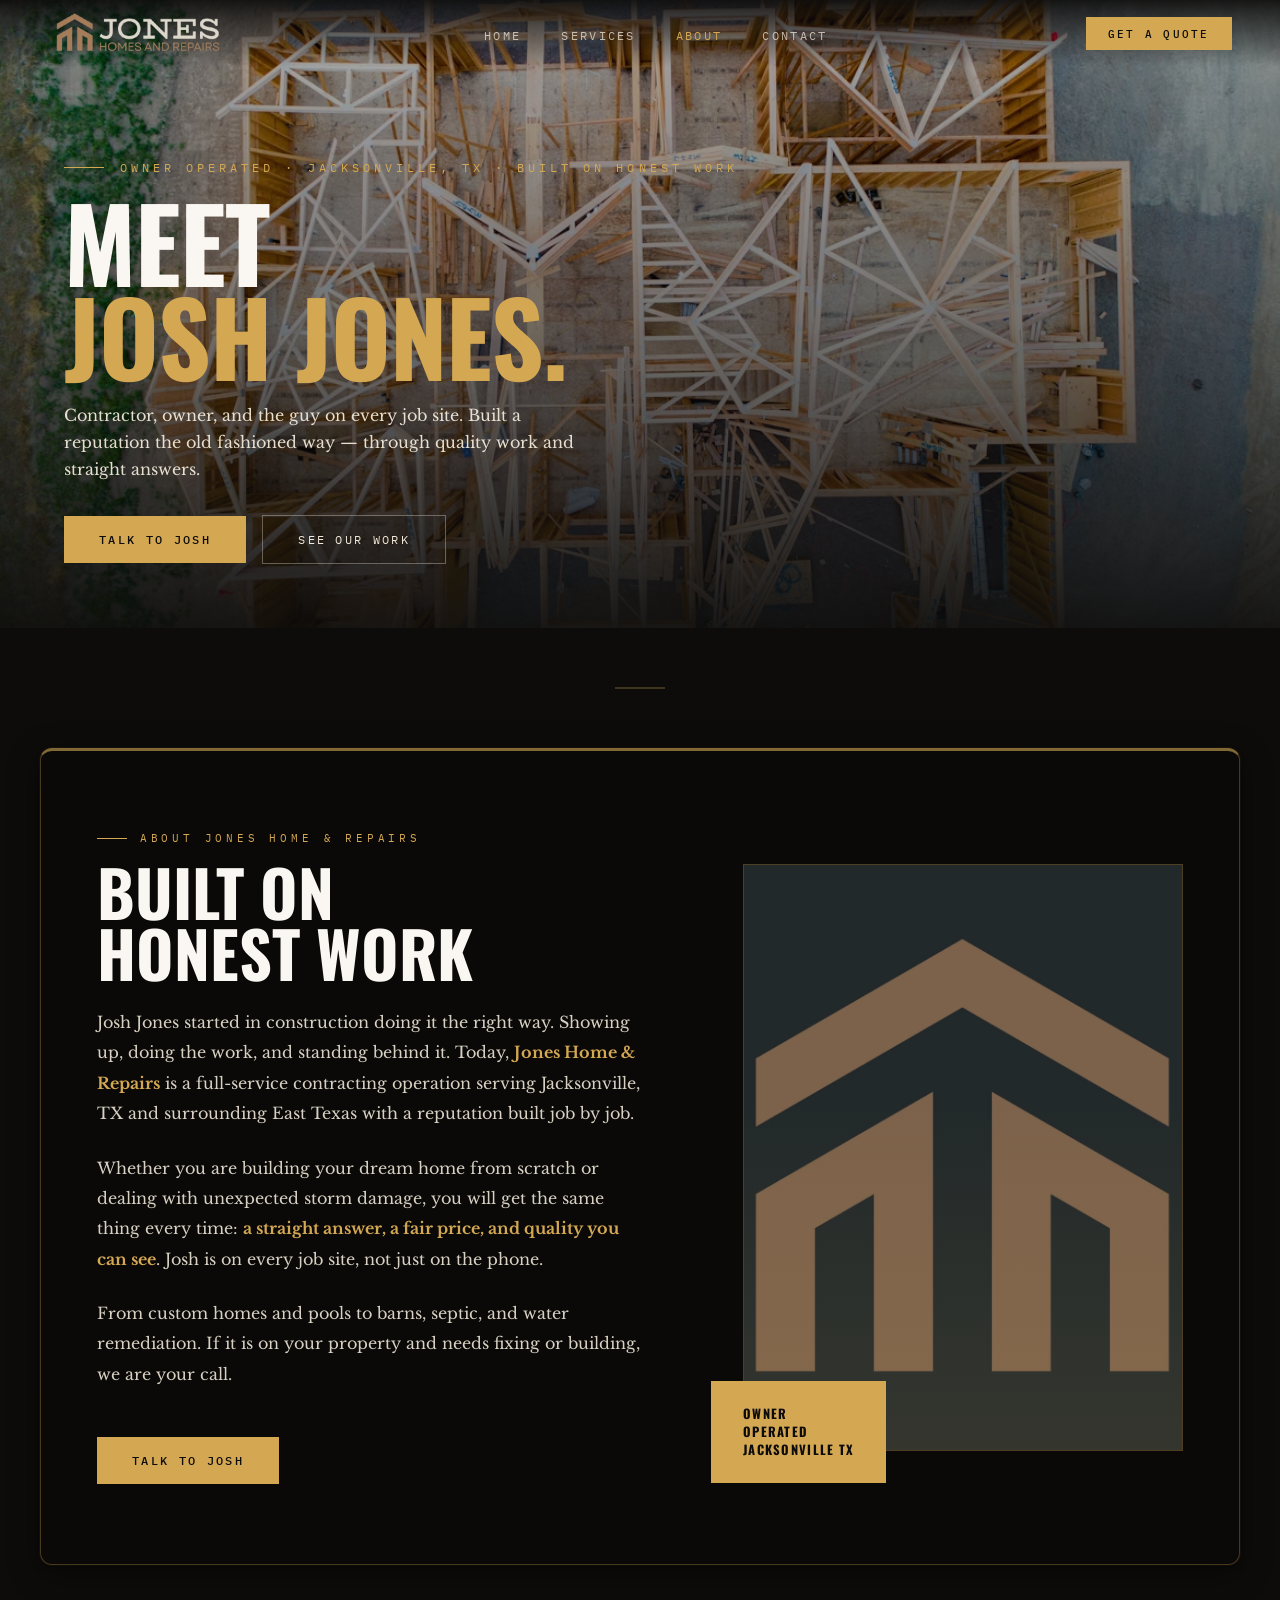
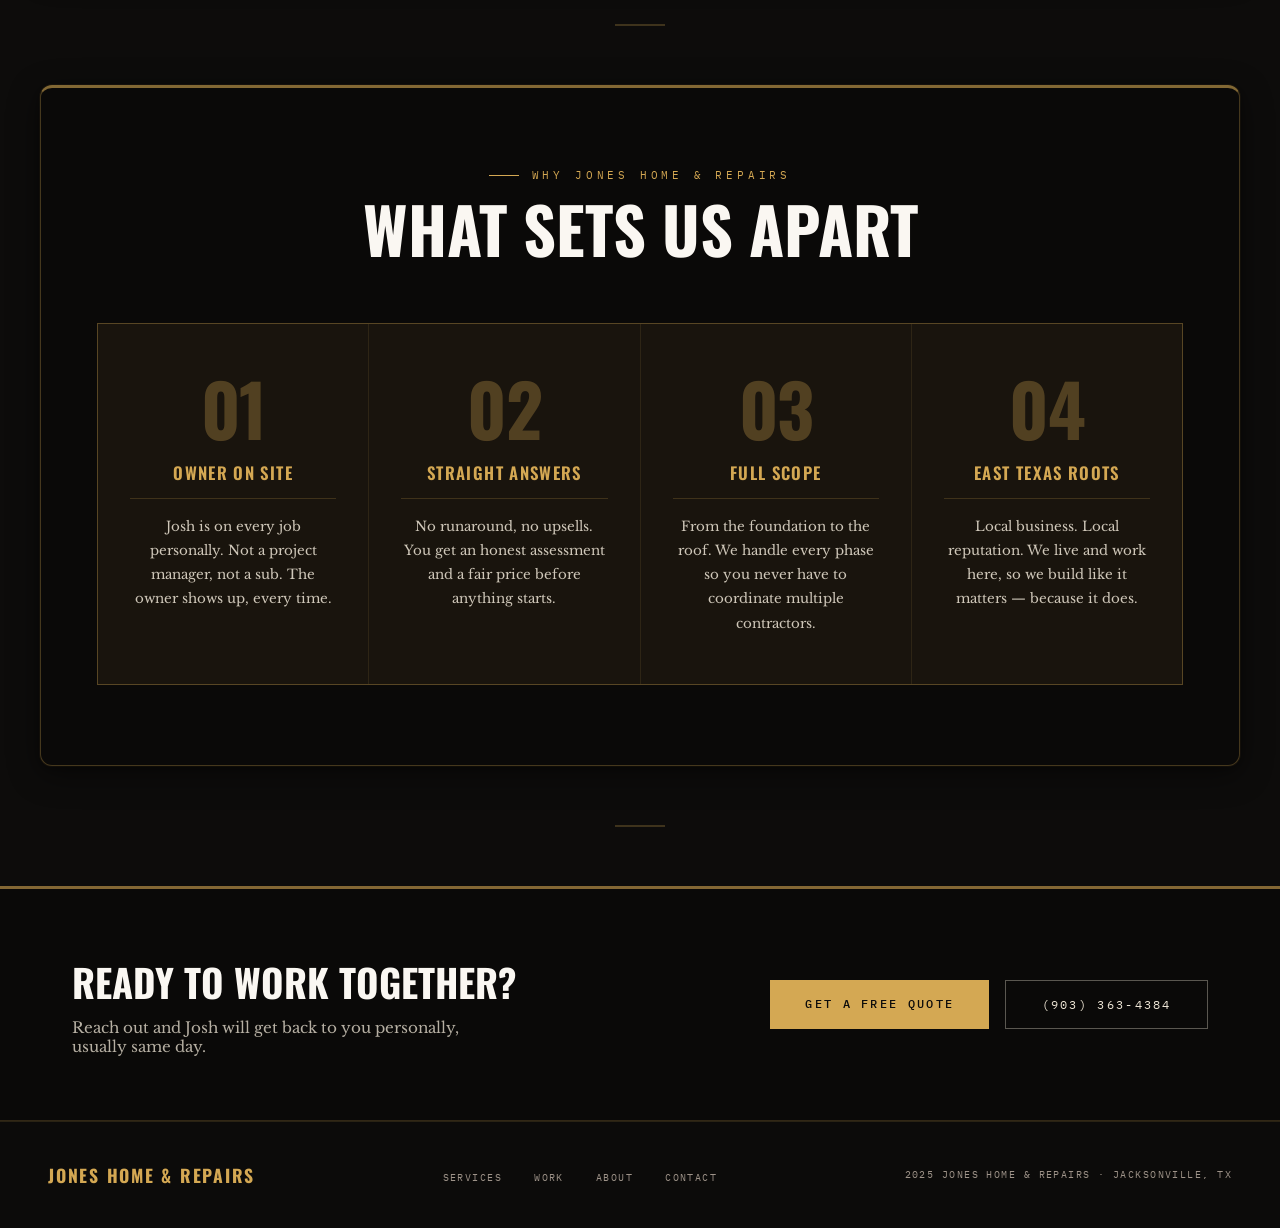
==== about.html @ 987c9392 "expanded to multi page" ====
<!DOCTYPE html>
<html lang="en">
<head>
  <meta charset="UTF-8" />
  <meta name="viewport" content="width=device-width, initial-scale=1.0" />
  <title>About Josh Jones | Jones Home &amp; Repairs</title>
  <link rel="preconnect" href="https://fonts.googleapis.com" />
  <link rel="preconnect" href="https://fonts.gstatic.com" crossorigin />
  <link href="https://fonts.googleapis.com/css2?family=Oswald:wght@400;600;700&family=Libre+Baskerville:ital,wght@0,400;0,700;1,400&family=IBM+Plex+Mono:wght@400;500&display=swap" rel="stylesheet" />
  <link rel="stylesheet" href="style.css" />
</head>
<body>

<div class="fixed-bg"></div>

<!-- ── NAV ── -->
<nav id="main-nav">
  <a href="index.html" class="nav-logo">
    <img src="assets/logo.png" alt="Jones Home &amp; Repairs" class="nav-logo-img" />
  </a>
  <ul class="nav-links">
    <li><a href="index.html">Home</a></li>
    <li><a href="services.html">Services</a></li>
    <li><a href="about.html" class="nav-active">About</a></li>
    <li><a href="contact.html">Contact</a></li>
  </ul>
  <a href="contact.html" class="nav-cta">Get a Quote</a>
  <button class="hamburger" id="hamburger" aria-label="Open menu">
    <span></span><span></span><span></span>
  </button>
</nav>

<div class="mobile-menu" id="mobile-menu">
  <button class="mobile-close" id="mobile-close">X</button>
  <a href="index.html" class="mobile-link">Home</a>
  <a href="services.html" class="mobile-link">Services</a>
  <a href="about.html" class="mobile-link">About</a>
  <a href="contact.html" class="mobile-link">Contact</a>
  <a href="contact.html" class="mobile-link">Get a Quote</a>
</div>

<!-- ── HERO ── -->
<section id="hero">
  <div class="hero-bg-img" style="background-image: url('assets/hero-about.jpg');"></div>
  <div class="hero-content">
    <p class="hero-eyebrow">Owner Operated · Jacksonville, TX · Built on Honest Work</p>
    <h1 class="hero-h1">Meet<em>Josh Jones.</em></h1>
    <p class="hero-sub">
      Contractor, owner, and the guy on every job site.
      Built a reputation the old fashioned way — through quality work and straight answers.
    </p>
    <div class="hero-actions">
      <a href="contact.html" class="btn-primary">Talk to Josh</a>
      <a href="services.html" class="btn-ghost">See Our Work</a>
    </div>
  </div>
</section>

<!-- ── BREAK ── -->
<div class="section-break"></div>

<!-- ── ABOUT ── -->
<section id="about" class="panel">
  <div class="section-inner">
    <div class="about-wrap">
      <div>
        <p class="section-eyebrow reveal">About Jones Home &amp; Repairs</p>
        <h2 class="section-title reveal">Built on<br>Honest Work</h2>
        <p class="about-body reveal">
          Josh Jones started in construction doing it the right way. Showing up, doing the work,
          and standing behind it. Today, <strong>Jones Home &amp; Repairs</strong> is a full-service
          contracting operation serving Jacksonville, TX and surrounding East Texas with a reputation built job by job.
        </p>
        <p class="about-body reveal">
          Whether you are building your dream home from scratch or dealing with unexpected storm damage,
          you will get the same thing every time: <strong>a straight answer, a fair price, and quality
          you can see</strong>. Josh is on every job site, not just on the phone.
        </p>
        <p class="about-body reveal">
          From custom homes and pools to barns, septic, and water remediation. If it is on your
          property and needs fixing or building, we are your call.
        </p>
        <a href="contact.html" class="btn-primary reveal" style="margin-top:1.5rem;display:inline-block;">Talk to Josh</a>
      </div>
      <div class="about-image-block reveal">
        <div class="about-img-frame">
          <img src="assets/hero.jpg" alt="Josh Jones, contractor" />
        </div>
        <div class="about-accent-box">
          Owner<br>Operated<br>Jacksonville TX
        </div>
      </div>
    </div>
  </div>
</section>

<!-- ── BREAK ── -->
<div class="section-break"></div>

<!-- ── WHY JOSH ── -->
<section class="panel">
  <div class="section-inner">
    <p class="section-eyebrow reveal" style="justify-content:center;">Why Jones Home &amp; Repairs</p>
    <h2 class="section-title reveal" style="text-align:center; margin-bottom:3rem;">What Sets Us Apart</h2>
    <div class="process-steps">
      <div class="process-step reveal">
        <div class="step-num">01</div>
        <div class="step-title">Owner on Site</div>
        <p class="step-desc">Josh is on every job personally. Not a project manager, not a sub. The owner shows up, every time.</p>
      </div>
      <div class="process-step reveal">
        <div class="step-num">02</div>
        <div class="step-title">Straight Answers</div>
        <p class="step-desc">No runaround, no upsells. You get an honest assessment and a fair price before anything starts.</p>
      </div>
      <div class="process-step reveal">
        <div class="step-num">03</div>
        <div class="step-title">Full Scope</div>
        <p class="step-desc">From the foundation to the roof. We handle every phase so you never have to coordinate multiple contractors.</p>
      </div>
      <div class="process-step reveal">
        <div class="step-num">04</div>
        <div class="step-title">East Texas Roots</div>
        <p class="step-desc">Local business. Local reputation. We live and work here, so we build like it matters — because it does.</p>
      </div>
    </div>
  </div>
</section>

<!-- ── BREAK ── -->
<div class="section-break"></div>

<!-- ── CTA STRIP ── -->
<section class="cta-strip">
  <div class="section-inner">
    <div class="cta-wrap reveal">
      <div>
        <h2 class="cta-title">Ready to Work Together?</h2>
        <p class="cta-sub">Reach out and Josh will get back to you personally, usually same day.</p>
      </div>
      <div class="cta-actions">
        <a href="contact.html" class="btn-primary">Get a Free Quote</a>
        <a href="tel:+19033634384" class="btn-ghost">(903) 363-4384</a>
      </div>
    </div>
  </div>
</section>

<!-- ── FOOTER ── -->
<footer>
  <div class="footer-logo">Jones Home &amp; Repairs</div>
  <ul class="footer-links">
    <li><a href="services.html">Services</a></li>
    <li><a href="services.html#projects">Work</a></li>
    <li><a href="about.html">About</a></li>
    <li><a href="contact.html">Contact</a></li>
  </ul>
  <p class="footer-copy">2025 Jones Home &amp; Repairs · Jacksonville, TX</p>
</footer>

<script src="script.js?v=4"></script>
</body>
</html>
---- style.css ----
/* ============================================================
   JONES HOME & REPAIRS — style.css
   ============================================================ */

*, *::before, *::after { margin: 0; padding: 0; box-sizing: border-box; }

:root {
  --black:      #0d0c0b;
  --charcoal:   #1c1a17;
  --brown:      #2e2318;
  --tan:        #b8965a;
  --gold:       #d4a853;
  --cream:      #f0e8d8;
  --white:      #faf7f2;
  --rust:       #8b3a1f;
  --stone:      #9e9389;
  --font-display: 'Oswald', sans-serif;
  --font-body:    'Libre Baskerville', serif;
  --font-mono:    'IBM Plex Mono', monospace;
}

html { scroll-behavior: smooth; }

body {
  background-color: var(--black);
  color: var(--cream);
  font-family: var(--font-body);
  overflow-x: hidden;
}

/* ── FIXED BACKGROUND ─────────────────────────────────────
   background-attachment:fixed breaks on iOS Safari — use a
   pseudo-element on body instead so it works on all devices. */
body::before {
  content: '';
  position: fixed;
  inset: 0;
  z-index: -2;
  background: url('assets/bg.jpg') center center / cover no-repeat;
  filter: brightness(0.85);
}

.fixed-bg { display: none; }

/* ── NAV ───────────────────────────────────────────────── */
nav {
  position: fixed;
  top: 0; left: 0; right: 0;
  z-index: 100;
  display: flex;
  align-items: center;
  justify-content: space-between;
  padding: 0.6rem 3rem;
  background: linear-gradient(to bottom, rgba(13,12,11,0.92), transparent);
  transition: background 0.3s;
}

nav.scrolled {
  background: rgba(13,12,11,0.92);
  backdrop-filter: blur(12px);
  -webkit-backdrop-filter: blur(12px);
  border-bottom: 1px solid rgba(212,168,83,0.18);
}

.nav-logo-img {
  height: 48px;
  width: auto;
  display: block;
  object-fit: contain;
}

.nav-links {
  display: flex;
  gap: 2.5rem;
  list-style: none;
}

.nav-links a {
  font-family: var(--font-mono);
  font-size: 0.72rem;
  letter-spacing: 0.2em;
  text-transform: uppercase;
  color: var(--cream);
  text-decoration: none;
  opacity: 0.75;
  transition: opacity 0.2s, color 0.2s;
}

.nav-links a:hover,
.nav-links a.nav-active { opacity: 1; color: var(--gold); }

.nav-cta {
  font-family: var(--font-mono);
  font-size: 0.7rem;
  letter-spacing: 0.2em;
  text-transform: uppercase;
  color: var(--black);
  background: var(--gold);
  padding: 0.6rem 1.4rem;
  text-decoration: none;
  font-weight: 500;
  transition: background 0.2s, transform 0.1s;
}

.nav-cta:hover { background: var(--tan); transform: translateY(-1px); }

.hamburger {
  display: none;
  flex-direction: column;
  gap: 5px;
  cursor: pointer;
  padding: 4px;
  background: none;
  border: none;
  z-index: 101;
  position: relative;
}

.hamburger span {
  display: block;
  width: 26px;
  height: 2px;
  background: var(--gold);
  transition: all 0.3s;
  transform-origin: center;
}

.hamburger.open span:nth-child(1) { transform: translateY(7px) rotate(45deg); }
.hamburger.open span:nth-child(2) { opacity: 0; transform: scaleX(0); }
.hamburger.open span:nth-child(3) { transform: translateY(-7px) rotate(-45deg); }

.mobile-menu {
  display: none;
  position: fixed;
  top: 0; left: 0; right: 0; bottom: 0;
  background: rgba(8,7,6,0.97);
  backdrop-filter: blur(12px);
  -webkit-backdrop-filter: blur(12px);
  z-index: 99;
  flex-direction: column;
  align-items: center;
  justify-content: center;
  gap: 0;
  border-top: 3px solid var(--gold);
}

.mobile-menu.open { display: flex; }

.mobile-menu a {
  font-family: var(--font-display);
  font-size: 2rem;
  letter-spacing: 0.15em;
  text-transform: uppercase;
  color: var(--cream);
  text-decoration: none;
  transition: color 0.2s;
  padding: 1.2rem 2rem;
  width: 100%;
  text-align: center;
  border-bottom: 1px solid rgba(212,168,83,0.12);
}

.mobile-menu a:first-of-type { border-top: 1px solid rgba(212,168,83,0.12); }
.mobile-menu a:hover { color: var(--gold); background: rgba(212,168,83,0.05); }
.mobile-close { display: none; }

/* ── HERO ─────────────────────────────────────────────────── */
#hero {
  position: relative;
  min-height: auto;
  display: flex;
  flex-direction: column;
  align-items: flex-start;
  padding: 10rem 4rem 0;
  overflow: hidden;
}

/* Per-page hero background image */
.hero-bg-img {
  position: absolute;
  inset: 0;
  z-index: -1;
  background-size: cover;
  background-position: center;
  background-repeat: no-repeat;
  filter: brightness(0.7);
}

/* Gradient fade at bottom */
#hero::after {
  content: '';
  position: absolute;
  inset: 0;
  background: linear-gradient(
    to top,
    rgba(13,12,11,0.92) 0%,
    rgba(13,12,11,0.35) 50%,
    transparent 100%
  );
  pointer-events: none;
  z-index: 0;
}

.hero-content {
  position: relative;
  z-index: 1;
  max-width: 900px;
  padding-bottom: 4rem;
}

.hero-eyebrow {
  font-family: var(--font-mono);
  font-size: 0.72rem;
  letter-spacing: 0.35em;
  color: var(--gold);
  text-transform: uppercase;
  margin-bottom: 1.2rem;
  display: flex;
  align-items: center;
  gap: 1rem;
  animation: fadeUp 0.7s ease 0.2s both;
}

.hero-eyebrow::before {
  content: '';
  display: block;
  width: 40px;
  height: 1px;
  background: var(--gold);
  flex-shrink: 0;
}

.hero-h1 {
  font-family: var(--font-display);
  font-size: clamp(3rem, 8vw, 7.5rem);
  font-weight: 700;
  line-height: 0.92;
  letter-spacing: -0.01em;
  text-transform: uppercase;
  color: var(--white);
  margin-bottom: 1.2rem;
  animation: fadeUp 0.7s ease 0.4s both;
}

.hero-h1 em {
  font-style: normal;
  color: var(--gold);
  display: block;
}

.hero-sub {
  font-size: 1rem;
  line-height: 1.7;
  color: rgba(240,232,216,0.95);
  max-width: 520px;
  margin-bottom: 2rem;
  animation: fadeUp 0.7s ease 0.6s both;
}

.hero-actions {
  display: flex;
  gap: 1rem;
  flex-wrap: wrap;
  align-items: center;
  animation: fadeUp 0.7s ease 0.8s both;
}

.btn-primary {
  font-family: var(--font-mono);
  font-size: 0.72rem;
  letter-spacing: 0.2em;
  text-transform: uppercase;
  color: var(--black);
  background: var(--gold);
  padding: 1rem 2.2rem;
  text-decoration: none;
  font-weight: 500;
  transition: all 0.2s;
  display: inline-block;
}

.btn-primary:hover { background: var(--tan); transform: translateY(-2px); }

.btn-ghost {
  font-family: var(--font-mono);
  font-size: 0.72rem;
  letter-spacing: 0.2em;
  text-transform: uppercase;
  color: var(--cream);
  border: 1px solid rgba(240,232,216,0.35);
  padding: 1rem 2.2rem;
  text-decoration: none;
  transition: all 0.2s;
  display: inline-block;
}

.btn-ghost:hover { border-color: var(--gold); color: var(--gold); }

/* ── HERO STATS BAR ──────────────────────────────────────── */
.hero-stats {
  position: relative;
  display: flex;
  z-index: 1;
  width: calc(100% + 8rem);
  margin-left: -4rem;
  margin-right: -4rem;
  border-top: 1px solid rgba(212,168,83,0.5);
  background: rgba(8,7,6,0.75);
}

.hero-stat {
  flex: 1;
  padding: 1.4rem 2rem;
  border-right: 1px solid rgba(212,168,83,0.15);
  position: relative;
  overflow: hidden;
  transition: background 0.3s;
}

.hero-stat::before {
  content: '';
  position: absolute;
  top: 0; left: 0; right: 0;
  height: 2px;
  background: var(--gold);
  transform: scaleX(0);
  transform-origin: left;
  transition: transform 0.35s ease;
}

.hero-stat:hover { background: rgba(46,35,24,0.5); }
.hero-stat:hover::before { transform: scaleX(1); }
.hero-stat:last-child { border-right: none; }

.hero-stat-num {
  font-family: var(--font-display);
  font-size: 2.2rem;
  font-weight: 700;
  color: var(--gold);
  line-height: 1;
  letter-spacing: -0.02em;
}

.hero-stat-label {
  font-family: var(--font-mono);
  font-size: 0.58rem;
  letter-spacing: 0.25em;
  text-transform: uppercase;
  color: rgba(240,232,216,0.75);
  margin-top: 0.4rem;
}

/* ── CAROUSEL STRIP ──────────────────────────────────────── */
.carousel-strip {
  position: relative;
  z-index: 1;
  overflow: hidden;
  background: rgba(8,7,6,0.45);
  border-top: 1px solid rgba(212,168,83,0.55);
  border-bottom: 1px solid rgba(212,168,83,0.55);
  box-shadow: inset 0 1px 0 rgba(212,168,83,0.08), inset 0 -1px 0 rgba(212,168,83,0.08);
}

.carousel-strip::before,
.carousel-strip::after {
  content: '';
  position: absolute;
  top: 0; bottom: 0;
  width: 120px;
  z-index: 2;
  pointer-events: none;
}

.carousel-strip::before {
  left: 0;
  background: linear-gradient(to right, rgba(8,7,6,0.9), transparent);
}

.carousel-strip::after {
  right: 0;
  background: linear-gradient(to left, rgba(8,7,6,0.9), transparent);
}

.carousel-track {
  display: flex;
  align-items: center;
  white-space: nowrap;
  animation: marquee 40s linear infinite;
  width: max-content;
  padding: 1.1rem 0;
}

.carousel-track span {
  font-family: var(--font-mono);
  font-size: 0.68rem;
  letter-spacing: 0.28em;
  text-transform: uppercase;
  color: var(--cream);
  opacity: 0.6;
  padding: 0 2.5rem;
  display: inline-block;
  transition: opacity 0.2s;
}

.carousel-track span:hover { opacity: 1; }

.carousel-track .dot {
  color: var(--gold);
  font-size: 0.4rem;
  opacity: 0.8;
  padding: 0;
  vertical-align: middle;
  flex-shrink: 0;
}

@keyframes marquee {
  0%   { transform: translateX(0); }
  100% { transform: translateX(-50%); }
}

.carousel-strip:hover .carousel-track { animation-play-state: paused; }

/* ── SECTION BREAKS ──────────────────────────────────────── */
.section-break {
  position: relative;
  z-index: 1;
  height: 120px;
  background: transparent;
}

.section-break::before {
  content: '';
  position: absolute;
  left: 50%;
  top: 50%;
  transform: translate(-50%, -50%);
  width: 50px;
  height: 1px;
  background: rgba(212,168,83,0.5);
}

/* ── SECTION BASE ────────────────────────────────────────── */
section { position: relative; z-index: 1; }

section.panel {
  background: transparent;
  padding-top: 0;
  padding-bottom: 0;
}

section.panel .section-inner {
  background: rgba(10,9,8,0.72);
  border: 1px solid rgba(212,168,83,0.3);
  border-top: 3px solid rgba(212,168,83,0.6);
  border-radius: 12px;
  padding: 5rem 3.5rem;
  box-shadow:
    0 8px 32px rgba(0,0,0,0.45),
    0 2px 8px rgba(0,0,0,0.3),
    0 0 0 1px rgba(212,168,83,0.08);
}

.section-inner {
  max-width: 1200px;
  margin: 0 auto;
  padding: 0 2rem;
}

.section-eyebrow {
  font-family: var(--font-mono);
  font-size: 0.68rem;
  letter-spacing: 0.35em;
  color: var(--gold);
  text-transform: uppercase;
  margin-bottom: 1rem;
  display: flex;
  align-items: center;
  gap: 0.8rem;
}

.section-eyebrow::before {
  content: '';
  display: block;
  width: 30px;
  height: 1px;
  background: var(--gold);
  flex-shrink: 0;
}

.section-title {
  font-family: var(--font-display);
  font-size: clamp(2.2rem, 5vw, 4rem);
  font-weight: 700;
  text-transform: uppercase;
  line-height: 0.95;
  color: var(--white);
  margin-bottom: 1.5rem;
}

/* ── CTA STRIP ───────────────────────────────────────────── */
.cta-strip {
  background: rgba(10,9,8,0.82);
  border-top: 3px solid rgba(212,168,83,0.6);
  border-bottom: 1px solid rgba(212,168,83,0.2);
  position: relative;
  z-index: 1;
}

.cta-strip .section-inner {
  padding: 4rem 2rem;
}

.cta-wrap {
  display: flex;
  align-items: center;
  justify-content: space-between;
  gap: 3rem;
  flex-wrap: wrap;
}

.cta-title {
  font-family: var(--font-display);
  font-size: clamp(1.8rem, 3vw, 2.8rem);
  font-weight: 700;
  text-transform: uppercase;
  color: var(--white);
  margin-bottom: 0.5rem;
}

.cta-sub {
  font-size: 0.95rem;
  color: rgba(240,232,216,0.75);
  max-width: 440px;
}

.cta-actions {
  display: flex;
  gap: 1rem;
  flex-wrap: wrap;
  flex-shrink: 0;
}

/* ── TEASER STAT ROWS (home page) ────────────────────────── */
.teaser-stat-row {
  display: flex;
  align-items: flex-start;
  gap: 1rem;
  padding: 1rem 1.2rem;
  background: rgba(212,168,83,0.06);
  border-left: 2px solid rgba(212,168,83,0.4);
  border-radius: 4px;
}

.teaser-stat-icon { font-size: 1.2rem; flex-shrink: 0; margin-top: 2px; }

.teaser-stat-label {
  font-family: var(--font-display);
  font-size: 0.85rem;
  font-weight: 600;
  text-transform: uppercase;
  letter-spacing: 0.06em;
  color: var(--gold);
  margin-bottom: 0.25rem;
}

.teaser-stat-val {
  font-size: 0.8rem;
  line-height: 1.6;
  color: rgba(240,232,216,0.8);
}

/* ── SERVICES ────────────────────────────────────────────── */
#services, #services-teaser { padding: 0 2rem; }

.services-header {
  display: grid;
  grid-template-columns: 1fr 1fr;
  gap: 4rem;
  align-items: end;
  margin-bottom: 4rem;
}

.services-desc {
  font-size: 1rem;
  line-height: 1.8;
  color: rgba(240,232,216,0.88);
  align-self: end;
}

.services-grid {
  display: grid;
  grid-template-columns: repeat(3, 1fr);
  border: 1px solid rgba(212,168,83,0.25);
}

/* 4-column grid for home page teaser */
.services-grid-4 {
  display: grid;
  grid-template-columns: repeat(4, 1fr);
  border: 1px solid rgba(212,168,83,0.25);
}

.service-card {
  background: rgba(8,7,6,0.55);
  padding: 2.2rem 2rem 2rem 2.2rem;
  border-right: 1px solid rgba(212,168,83,0.15);
  border-bottom: 1px solid rgba(212,168,83,0.15);
  position: relative;
  overflow: hidden;
  transition: background 0.3s;
}

.service-card::before {
  content: '';
  position: absolute;
  top: 0; left: 0;
  width: 3px;
  height: 0;
  background: linear-gradient(to bottom, var(--gold), rgba(212,168,83,0.2));
  transition: height 0.4s ease;
}

.service-card:hover { background: rgba(46,35,24,0.65); }
.service-card:hover::before { height: 100%; }

.service-card::after {
  content: attr(data-num);
  position: absolute;
  top: 1rem;
  right: 1.2rem;
  font-family: var(--font-display);
  font-size: 3.2rem;
  font-weight: 700;
  color: rgba(212,168,83,0.45);
  line-height: 1;
  pointer-events: none;
  transition: color 0.3s;
}

.service-card:hover::after { color: rgba(212,168,83,0.65); }

.service-icon {
  font-size: 1.5rem;
  margin-bottom: 1rem;
  display: block;
  padding-bottom: 0.8rem;
  border-bottom: 1px solid rgba(212,168,83,0.25);
  width: fit-content;
}

.service-name {
  font-family: var(--font-display);
  font-size: 1rem;
  font-weight: 600;
  text-transform: uppercase;
  letter-spacing: 0.08em;
  color: var(--white);
  margin-bottom: 0.5rem;
  margin-top: 0.6rem;
}

.service-desc {
  font-size: 0.82rem;
  line-height: 1.75;
  color: var(--cream);
}

/* ── FEATURED PROJECT (home page) ────────────────────────── */
#featured-project { padding: 0 2rem; }

/* ── PROJECTS ────────────────────────────────────────────── */
#projects { padding: 0 2rem; }

.projects-intro {
  font-size: 1rem;
  line-height: 1.8;
  color: rgba(240,232,216,0.88);
  max-width: 600px;
  margin-bottom: 2.5rem;
}

.project-tabs {
  display: flex;
  margin-bottom: 2.5rem;
  border: 1px solid rgba(212,168,83,0.2);
  overflow-x: auto;
  -webkit-overflow-scrolling: touch;
  position: relative;
  z-index: 2;
}

.tab-btn {
  font-family: var(--font-mono);
  font-size: 0.7rem;
  letter-spacing: 0.2em;
  text-transform: uppercase;
  color: var(--stone);
  background: rgba(13,12,11,0.5);
  border: none;
  padding: 1rem 2rem;
  cursor: pointer;
  transition: all 0.2s;
  flex: 1;
  white-space: nowrap;
  border-right: 1px solid rgba(212,168,83,0.15);
  -webkit-tap-highlight-color: transparent;
  touch-action: manipulation;
}

.tab-btn:last-child { border-right: none; }
.tab-btn:hover { color: var(--cream); background: rgba(46,35,24,0.6); }
.tab-btn.active { color: var(--black); background: var(--gold); }

.project-panel { display: none; }
.project-panel.active { display: block; }

.project-layout {
  display: grid;
  grid-template-columns: 3fr 2fr;
  gap: 3rem;
  align-items: start;
}

.project-gallery { display: flex; flex-direction: column; gap: 1rem; }

.gallery-main {
  width: 100%;
  aspect-ratio: 16/10;
  overflow: hidden;
  background: rgba(46,35,24,0.4);
  border: 1px solid rgba(212,168,83,0.12);
}

.gallery-main img {
  width: 100%;
  height: 100%;
  object-fit: cover;
  display: block;
  transition: opacity 0.25s ease;
}

.gallery-thumbs {
  display: grid;
  grid-template-columns: repeat(4, 1fr);
  gap: 0.6rem;
}

.thumb {
  aspect-ratio: 1/1;
  overflow: hidden;
  cursor: pointer;
  border: 2px solid transparent;
  transition: border-color 0.2s;
  background: rgba(46,35,24,0.4);
  -webkit-tap-highlight-color: transparent;
  touch-action: manipulation;
}

.thumb img {
  width: 100%;
  height: 100%;
  object-fit: cover;
  display: block;
  transition: transform 0.3s ease;
}

.thumb:hover img { transform: scale(1.06); }
.thumb.active { border-color: var(--gold); }

.project-info {
  background: rgba(13,12,11,0.4);
  border: 1px solid rgba(212,168,83,0.1);
  border-left: 3px solid var(--gold);
  padding: 2rem;
}

.project-tag {
  font-family: var(--font-mono);
  font-size: 0.62rem;
  letter-spacing: 0.25em;
  text-transform: uppercase;
  color: var(--gold);
  margin-bottom: 0.8rem;
}

.project-title {
  font-family: var(--font-display);
  font-size: clamp(1.7rem, 3vw, 2.5rem);
  font-weight: 700;
  text-transform: uppercase;
  line-height: 1;
  color: var(--white);
  margin-bottom: 1rem;
}

.project-body {
  font-size: 0.92rem;
  line-height: 1.8;
  color: rgba(240,232,216,0.88);
  margin-bottom: 1.8rem;
}

.project-details { border-top: 1px solid rgba(107,98,87,0.25); }

.project-detail-item {
  display: flex;
  justify-content: space-between;
  align-items: center;
  padding: 0.7rem 0;
  border-bottom: 1px solid rgba(107,98,87,0.15);
}

.detail-label {
  font-family: var(--font-mono);
  font-size: 0.6rem;
  letter-spacing: 0.2em;
  text-transform: uppercase;
  color: var(--stone);
}

.detail-val {
  font-family: var(--font-display);
  font-size: 0.9rem;
  font-weight: 600;
  color: var(--cream);
}

/* ── PROCESS ─────────────────────────────────────────────── */
#process { padding: 0 2rem; }

.process-header { text-align: center; }

.process-steps {
  display: grid;
  grid-template-columns: repeat(4, 1fr);
  gap: 1px;
  margin-top: 4rem;
  background: rgba(212,168,83,0.18);
  border: 1px solid rgba(212,168,83,0.25);
}

.process-step {
  padding: 3rem 2rem;
  text-align: center;
  background: rgba(8,7,6,0.55);
  position: relative;
  transition: background 0.3s;
  overflow: hidden;
}

.process-step:hover { background: rgba(46,35,24,0.65); }

.process-step::before {
  content: '';
  position: absolute;
  top: 0; left: 0; right: 0;
  height: 3px;
  background: linear-gradient(to right, transparent, var(--gold), transparent);
  transform: scaleX(0);
  transition: transform 0.4s ease;
}

.process-step:hover::before { transform: scaleX(1); }

.step-num {
  font-family: var(--font-display);
  font-size: 4.5rem;
  font-weight: 700;
  color: rgba(212,168,83,0.3);
  line-height: 1;
  margin-bottom: 1rem;
  display: block;
  transition: color 0.3s;
  letter-spacing: -0.02em;
}

.process-step:hover .step-num { color: rgba(212,168,83,0.55); }

.step-title {
  font-family: var(--font-display);
  font-size: 1.05rem;
  font-weight: 600;
  text-transform: uppercase;
  letter-spacing: 0.08em;
  color: var(--gold);
  margin-bottom: 1rem;
  padding-bottom: 0.8rem;
  border-bottom: 1px solid rgba(212,168,83,0.2);
}

.step-desc {
  font-size: 0.84rem;
  line-height: 1.8;
  color: rgba(240,232,216,0.85);
}

/* ── ABOUT ───────────────────────────────────────────────── */
#about { padding: 0 2rem; }

.about-wrap {
  display: grid;
  grid-template-columns: 5fr 4fr;
  gap: 6rem;
  align-items: center;
}

.about-body {
  font-size: 1rem;
  line-height: 1.9;
  color: rgba(240,232,216,0.9);
  margin-bottom: 1.5rem;
}

.about-body strong { color: var(--gold); font-weight: 700; }

.about-image-block { position: relative; }

.about-img-frame {
  width: 100%;
  aspect-ratio: 3/4;
  background: var(--brown);
  border: 1px solid rgba(212,168,83,0.2);
  overflow: hidden;
  position: relative;
}

.about-img-frame img {
  width: 100%;
  height: 100%;
  object-fit: cover;
  filter: grayscale(15%) brightness(0.78);
}

.about-img-frame::after {
  content: '';
  position: absolute;
  inset: 0;
  background: linear-gradient(to top, rgba(212,168,83,0.1), transparent 60%);
}

.about-accent-box {
  position: absolute;
  bottom: -2rem;
  left: -2rem;
  background: var(--gold);
  color: var(--black);
  padding: 1.5rem 2rem;
  font-family: var(--font-display);
  font-size: 0.8rem;
  font-weight: 700;
  text-transform: uppercase;
  letter-spacing: 0.1em;
  line-height: 1.4;
}

/* ── CONTACT ─────────────────────────────────────────────── */
#contact, #contact-form { padding: 0 2rem; }

.contact-wrap {
  display: grid;
  grid-template-columns: 1fr 1fr;
  gap: 6rem;
  align-items: start;
}

.contact-tagline {
  font-family: var(--font-display);
  font-size: clamp(2rem, 4vw, 3.2rem);
  font-weight: 700;
  text-transform: uppercase;
  line-height: 1;
  color: var(--white);
  margin-bottom: 2rem;
}

.contact-tagline em { color: var(--gold); font-style: normal; display: block; }

.contact-info { margin-top: 3rem; }

.contact-row {
  display: flex;
  gap: 1.5rem;
  align-items: flex-start;
  padding: 1rem 0;
  border-bottom: 1px solid rgba(107,98,87,0.2);
}

.contact-row:first-child { border-top: 1px solid rgba(107,98,87,0.2); }
.contact-icon { font-size: 1rem; color: var(--gold); flex-shrink: 0; margin-top: 2px; }

.contact-detail-label {
  font-family: var(--font-mono);
  font-size: 0.6rem;
  letter-spacing: 0.2em;
  text-transform: uppercase;
  color: var(--stone);
  margin-bottom: 0.3rem;
}

.contact-detail-val { font-size: 0.95rem; color: var(--cream); }
.contact-detail-val a { color: var(--cream); text-decoration: none; transition: color 0.2s; }
.contact-detail-val a:hover { color: var(--gold); }

.contact-form { display: flex; flex-direction: column; gap: 1.1rem; }
.form-row { display: grid; grid-template-columns: 1fr 1fr; gap: 1.1rem; }
.form-field { display: flex; flex-direction: column; gap: 0.45rem; }

.form-field label {
  font-family: var(--font-mono);
  font-size: 0.6rem;
  letter-spacing: 0.2em;
  text-transform: uppercase;
  color: var(--stone);
}

.form-field input,
.form-field select,
.form-field textarea {
  background: rgba(13,12,11,0.55);
  border: 1px solid rgba(107,98,87,0.4);
  color: var(--cream);
  font-family: var(--font-body);
  font-size: 0.9rem;
  padding: 0.85rem 1rem;
  outline: none;
  transition: border-color 0.2s;
  width: 100%;
  -webkit-appearance: none;
  appearance: none;
}

.form-field select {
  background-image: url("data:image/svg+xml,%3Csvg xmlns='http://www.w3.org/2000/svg' width='12' height='12' viewBox='0 0 12 12'%3E%3Cpath fill='%23b8965a' d='M6 8L1 3h10z'/%3E%3C/svg%3E");
  background-repeat: no-repeat;
  background-position: right 1rem center;
  padding-right: 2.5rem;
}

.form-field input:focus,
.form-field select:focus,
.form-field textarea:focus { border-color: var(--gold); }

.form-field textarea { resize: vertical; min-height: 120px; }

.form-field input::placeholder,
.form-field textarea::placeholder { color: rgba(107,98,87,0.55); font-size: 0.85rem; }

.form-field option { background: var(--charcoal); }

.form-submit {
  font-family: var(--font-mono);
  font-size: 0.72rem;
  letter-spacing: 0.25em;
  text-transform: uppercase;
  color: var(--black);
  background: var(--gold);
  border: none;
  padding: 1rem 2rem;
  cursor: pointer;
  font-weight: 500;
  transition: all 0.2s;
  width: 100%;
  margin-top: 0.5rem;
}

.form-submit:hover { background: var(--tan); transform: translateY(-1px); }

/* ── FOOTER ──────────────────────────────────────────────── */
footer {
  background: rgba(13,12,11,0.9);
  border-top: 1px solid rgba(212,168,83,0.15);
  padding: 2.5rem 3rem;
  display: flex;
  align-items: center;
  justify-content: space-between;
  flex-wrap: wrap;
  gap: 1.5rem;
  position: relative;
  z-index: 1;
}

.footer-logo {
  font-family: var(--font-display);
  font-size: 1.1rem;
  font-weight: 700;
  letter-spacing: 0.1em;
  color: var(--gold);
  text-transform: uppercase;
}

.footer-copy {
  font-family: var(--font-mono);
  font-size: 0.6rem;
  letter-spacing: 0.15em;
  color: var(--stone);
  text-transform: uppercase;
}

.footer-links { display: flex; gap: 2rem; list-style: none; }

.footer-links a {
  font-family: var(--font-mono);
  font-size: 0.6rem;
  letter-spacing: 0.15em;
  text-transform: uppercase;
  color: var(--stone);
  text-decoration: none;
  transition: color 0.2s;
}

.footer-links a:hover { color: var(--gold); }

/* ── ANIMATIONS ──────────────────────────────────────────── */
@keyframes fadeUp {
  from { opacity: 0; transform: translateY(28px); }
  to   { opacity: 1; transform: translateY(0); }
}

@keyframes marquee {
  0%   { transform: translateX(0); }
  100% { transform: translateX(-50%); }
}

.reveal { opacity: 1; transform: none; }

.reveal.animate {
  opacity: 0;
  transform: translateY(18px);
  transition: opacity 0.6s ease, transform 0.6s ease;
}

.reveal.animate.visible {
  opacity: 1;
  transform: translateY(0);
}

/* ── RESPONSIVE ──────────────────────────────────────────── */
@media (max-width: 1024px) {
  .project-layout { grid-template-columns: 1fr; gap: 2rem; }
  .about-wrap { grid-template-columns: 1fr; gap: 3rem; }
  .about-image-block { max-width: 420px; }
  .services-grid-4 { grid-template-columns: repeat(2, 1fr); }
}

@media (max-width: 900px) {
  nav { padding: 0.5rem 1.5rem; }
  .nav-links, .nav-cta { display: none; }
  .hamburger { display: flex; }

  #hero { padding: 7rem 1.5rem 0; }
  .hero-stats { width: calc(100% + 3rem); margin-left: -1.5rem; margin-right: -1.5rem; flex-wrap: wrap; }
  .hero-stat { flex: 1 1 50%; padding: 1rem 1.2rem; }

  .services-header { grid-template-columns: 1fr; gap: 1.2rem; margin-bottom: 2.5rem; }
  .services-grid { grid-template-columns: 1fr 1fr; }
  .services-grid-4 { grid-template-columns: 1fr 1fr; }

  .process-steps { grid-template-columns: 1fr 1fr; }

  .contact-wrap { grid-template-columns: 1fr; gap: 3rem; }
  .form-row { grid-template-columns: 1fr; }

  .cta-wrap { flex-direction: column; align-items: flex-start; }

  footer { flex-direction: column; align-items: flex-start; padding: 2rem 1.5rem; }
  .section-inner { padding: 0 1.5rem; }
  section.panel .section-inner { padding: 3rem 1.5rem; border-radius: 10px; }
  #services, #services-teaser, #projects, #featured-project,
  #process, #about, #contact, #contact-form { padding: 0 1rem; }
  .section-break { height: 70px; }
}

@media (max-width: 640px) {
  .services-grid { grid-template-columns: 1fr; }
  .services-grid-4 { grid-template-columns: 1fr; }
  .process-steps { grid-template-columns: 1fr; }
  .hero-stats { display: none; }
  .hero-h1 { font-size: 2.8rem; }
  .tab-btn { padding: 0.9rem 0.8rem; font-size: 0.62rem; letter-spacing: 0.12em; }
  .gallery-thumbs { gap: 0.4rem; }
  .section-break { height: 50px; }
  #services, #services-teaser, #projects, #featured-project,
  #process, #about, #contact, #contact-form { padding: 0 0.75rem; }
}
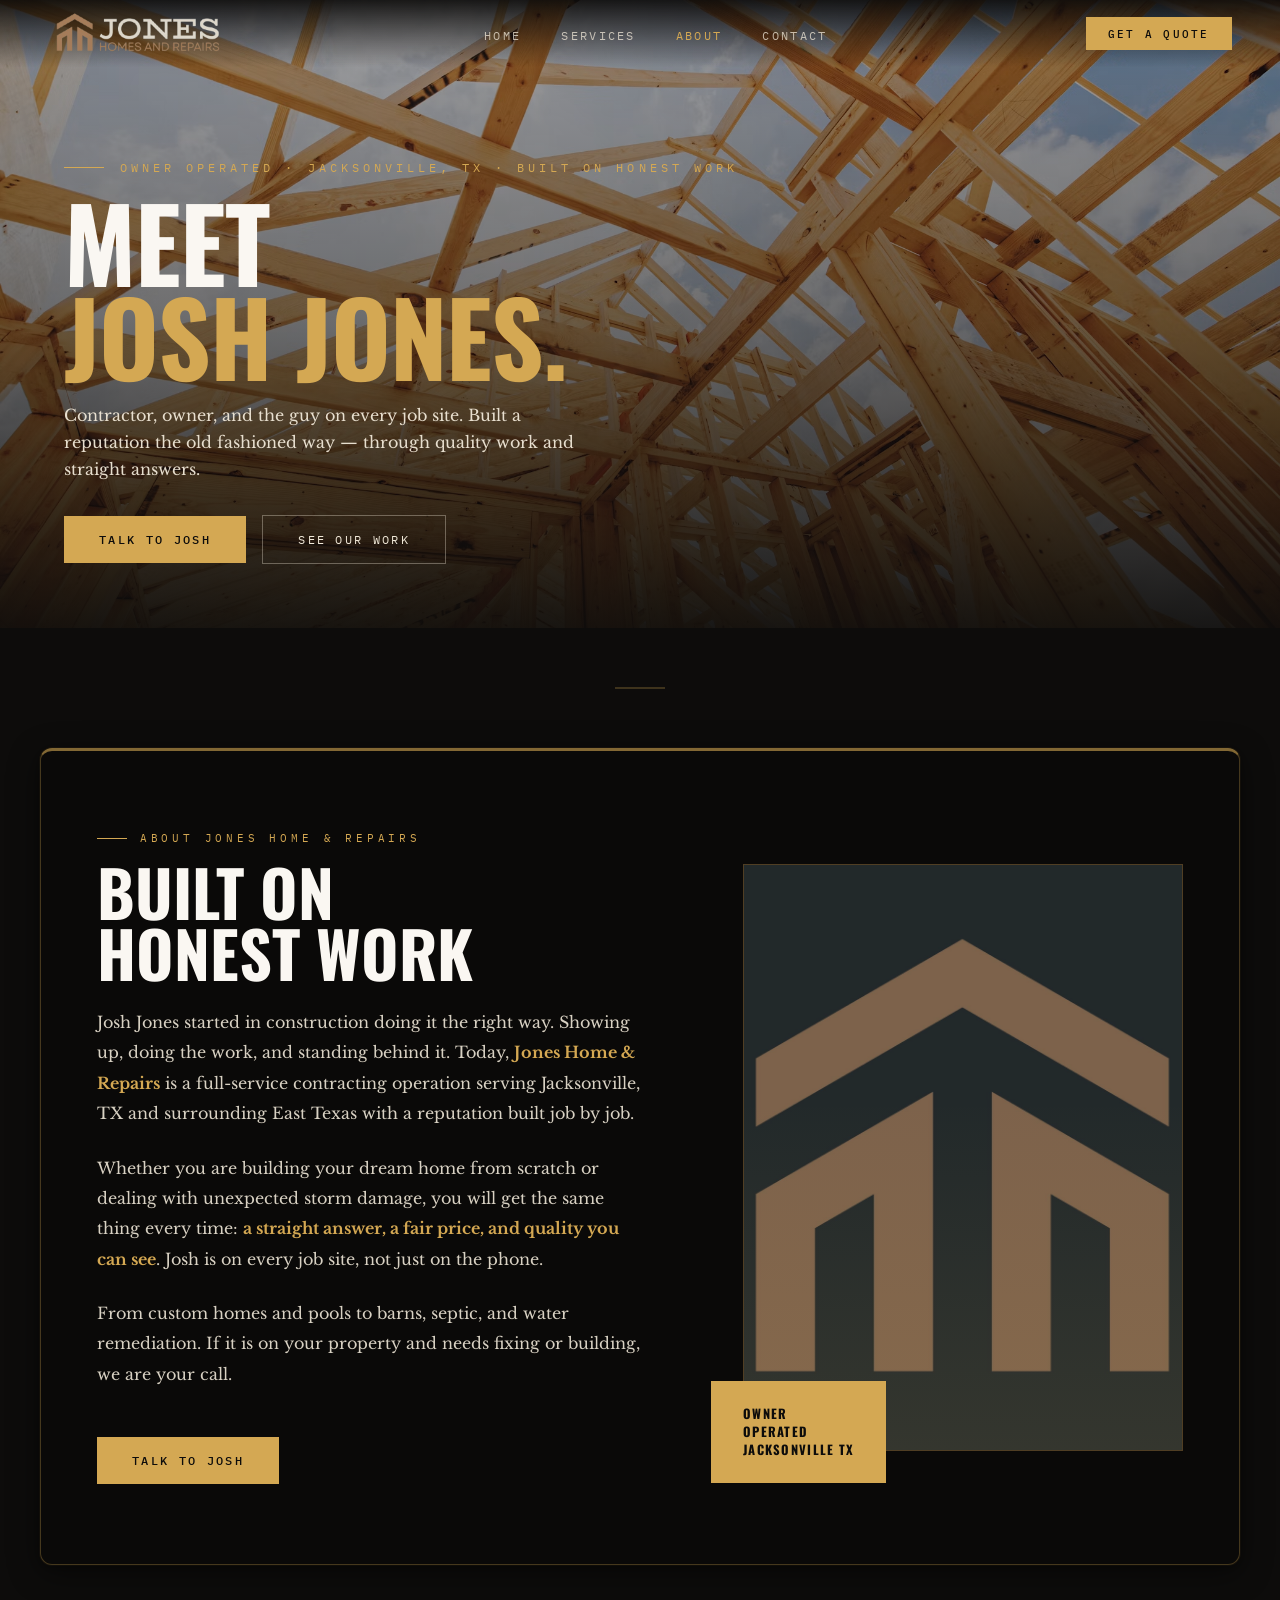
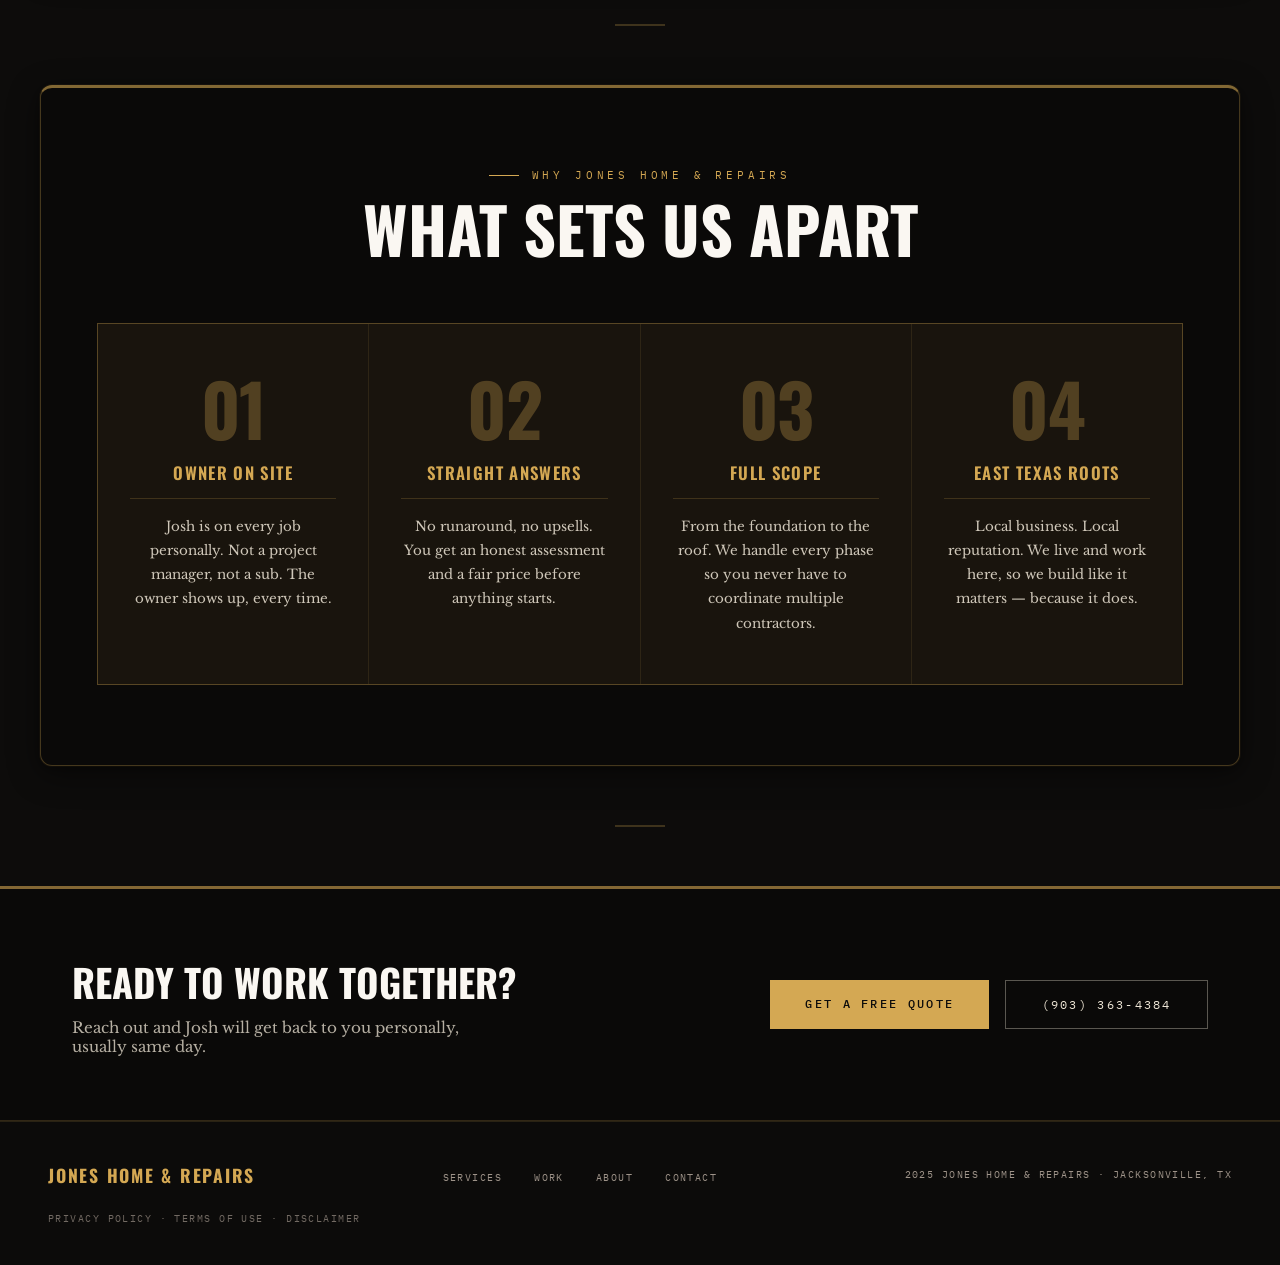
==== commit 5bb764d4: "added legal docs" ====
--- a/about.html
+++ b/about.html
@@ -156,6 +156,7 @@
     <li><a href="contact.html">Contact</a></li>
   </ul>
   <p class="footer-copy">2025 Jones Home &amp; Repairs · Jacksonville, TX</p>
+  <p class="footer-copy"><a href="legal.html" style="color:var(--stone);text-decoration:none;opacity:0.7;">Privacy Policy · Terms of Use · Disclaimer</a></p>
 </footer>
 
 <script src="script.js?v=4"></script>
--- a/style.css
+++ b/style.css
@@ -1065,6 +1065,39 @@
 
 .form-submit:hover { background: var(--tan); transform: translateY(-1px); }
 
+/* ── LEGAL PAGE ──────────────────────────────────────────── */
+.legal-meta {
+  font-family: var(--font-mono);
+  font-size: 0.62rem;
+  letter-spacing: 0.15em;
+  color: var(--stone);
+  text-transform: uppercase;
+  margin-bottom: 2.5rem;
+  margin-top: 0.5rem;
+}
+
+.legal-body {
+  max-width: 800px;
+}
+
+.legal-body p {
+  font-size: 0.95rem;
+  line-height: 1.9;
+  color: rgba(240,232,216,0.88);
+  margin-bottom: 1.2rem;
+}
+
+.legal-body h3 {
+  font-family: var(--font-display);
+  font-size: 1rem;
+  font-weight: 600;
+  text-transform: uppercase;
+  letter-spacing: 0.08em;
+  color: var(--gold);
+  margin-top: 2rem;
+  margin-bottom: 0.6rem;
+}
+
 /* ── FOOTER ──────────────────────────────────────────────── */
 footer {
   background: rgba(13,12,11,0.9);
